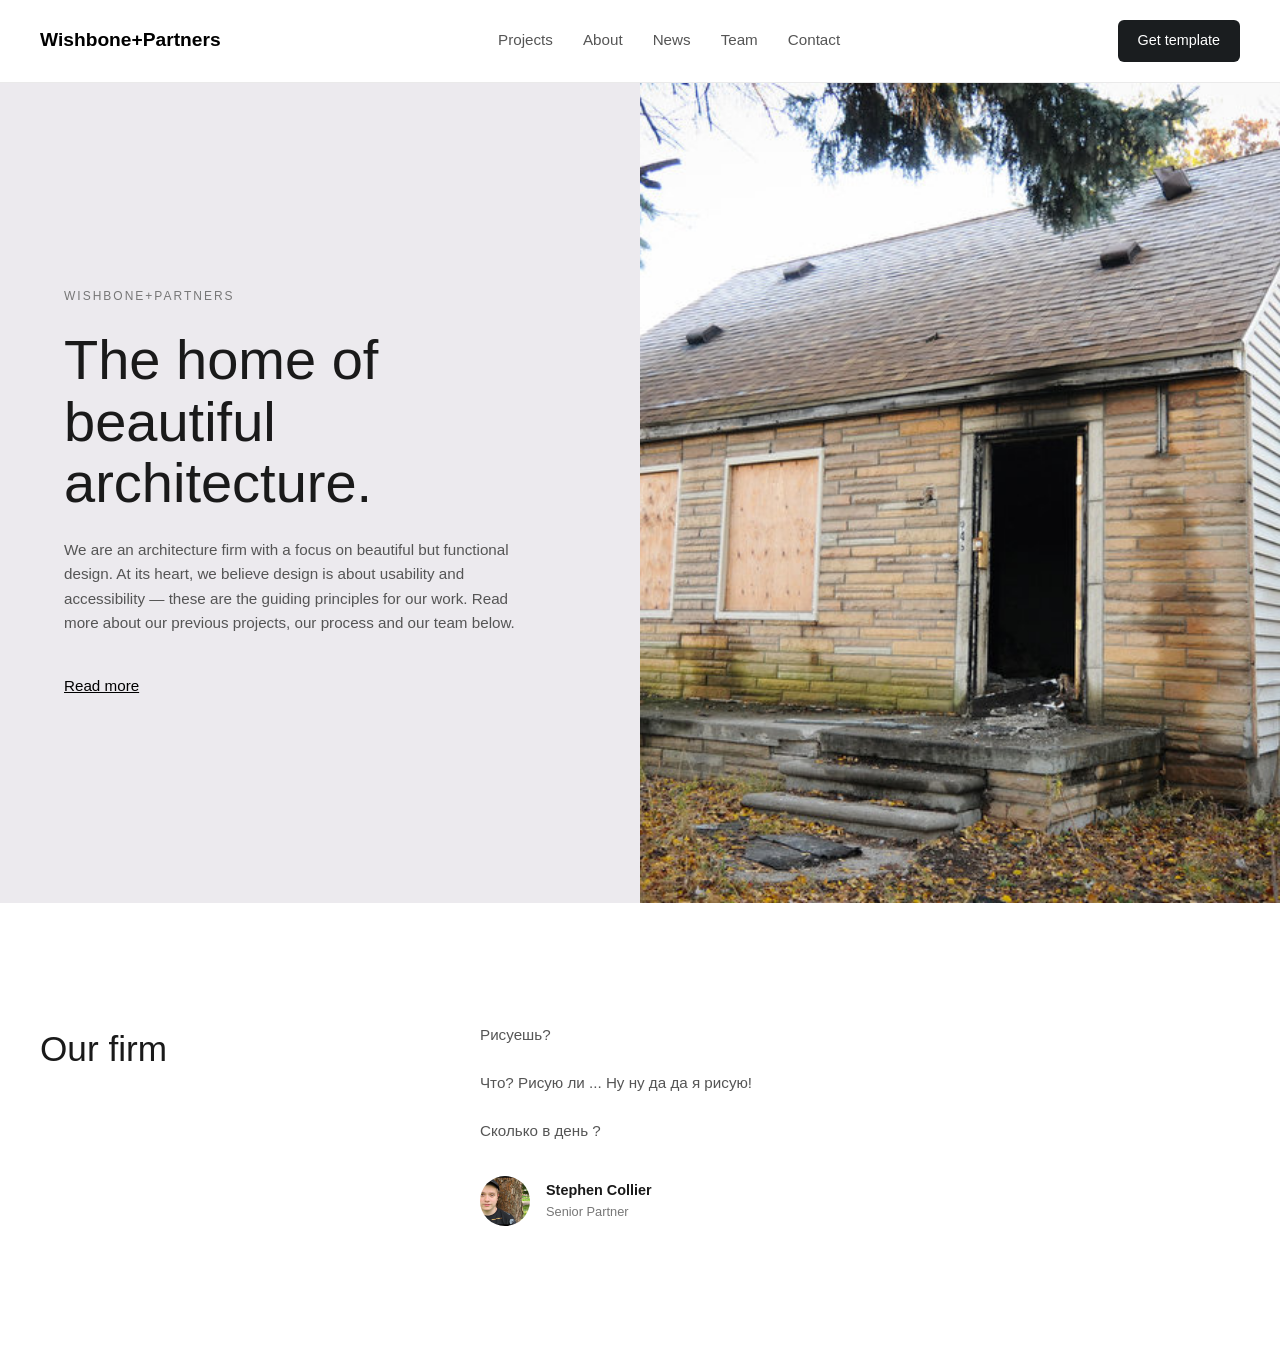
==== index.htm @ a4a0f4dd "add" ====
<!DOCTYPE html>
<html lang="en">
<head>
	<meta charset="UTF-8">
	<meta name="viewport" content="width=device-width, initial-scale=1.0">
	<title>Document</title>
	<link rel="stylesheet" href="style.css" >
</head>
<body>



      <!-- Шапка сайта -->
      <header class="header">
        <div class="header-container">
          <a href="#" class="logo">Wishbone+Partners</a>

          <nav class="nav">
            <a href="#" class="nav-link">Projects</a>
            <a href="#" class="nav-link">About</a>
            <a href="#" class="nav-link">News</a>
            <a href="#" class="nav-link">Team</a>
            <a href="#" class="nav-link">Contact</a>
          </nav>

          <a href="#" class="btn-template">Get template</a>
        </div>
      </header>

      <!-- Первый экран (Hero-секция) -->
      <section class="hero">
        <!-- Левый блок с текстом -->
        <div class="hero-content">
          <span class="hero-subtitle">WISHBONE+PARTNERS</span>
          <h1 class="hero-title">The home of beautiful architecture.</h1>
          <p class="hero-description">
            We are an architecture firm with a focus on beautiful but functional design.
            At its heart, we believe design is about usability and accessibility — these are
            the guiding principles for our work. Read more about our previous projects,
            our process and our team below.
          </p>
          <a href="#" class="hero-link">Read more</a>
        </div>

        <!-- Правый блок с изображением -->
        <div class="hero-image">
          <img src="r.jpeg" alt="Architecture">
        </div>
      </section>
      <section class="about-firm">
          <div class="about-container">

            <!-- Левая колонка с заголовком -->
            <div class="about-title-col">
              <h2>Our firm</h2>
            </div>

            <!-- Правая колонка с текстом и автором -->
            <div class="about-content-col">
              <p>
                Рисуешь?
              </p>

              <p>
                Что? Рисую ли ... Ну ну да да я рисую!
              </p>

              <p>
                Сколько в день ?
              </p>

              <!-- Блок с аватаром и именем автора -->
              <div class="author-card">
                <img src="danya.jpg" alt="Stephen Collier" class="author-avatar">
                <div class="author-info">
                  <span class="author-name">Stephen Collier</span>
                  <span class="author-role">Senior Partner</span>
                </div>
              </div>
            </div>

          </div>
        </section>

    </body>
    </html>
---- style.css ----
/* Сброс базовых отступов */
* {
  margin: 0;
  padding: 0;
  box-sizing: border-box;
}

body {
  font-family: 'Inter', -apple-system, BlinkMacSystemFont, "Segoe UI", Roboto, sans-serif;
  color: #1a1a1a;
  background-color: #fff;
  line-height: 1.5;
}

/* ====================
   1. Шапка (Header)
   ==================== */
.header {
  width: 100%;
  background-color: #ffffff;
  border-bottom: 1px solid #eaeaea;
  padding: 20px 40px;
}

.header-container {
  max-width: 1400px;
  margin: 0 auto;
  display: flex;
  align-items: center;
  justify-content: space-between;
}

.logo {
  font-weight: 700;
  font-size: 1.2rem;
  color: #000;
  text-decoration: none;
}

.nav {
  display: flex;
  gap: 30px;
}

.nav-link {
  text-decoration: none;
  color: #555;
  font-size: 0.95rem;
  transition: color 0.2s ease;
}

.nav-link:hover {
  color: #000;
}

.btn-template {
  background-color: #1a1d1f;
  color: #fff;
  padding: 10px 20px;
  border-radius: 6px;
  text-decoration: none;
  font-size: 0.9rem;
  transition: background-color 0.2s ease;
}

.btn-template:hover {
  background-color: #333;
}

/* ====================
   2. Hero-секция
   ==================== */
.hero {
  display: grid;
  grid-template-columns: 1fr 1fr; /* Ровно две равные колонки */
  min-height: calc(100vh - 80px); /* Высота экрана за вычетом шапки */
}

/* Левая часть */
.hero-content {
  background-color: #eceaee; /* Светло-бежевый/серый фон из макета */
  padding: 80px 10%;
  display: flex;
  flex-direction: column;
  justify-content: center;
  align-items: flex-start;
}

.hero-subtitle {
  font-size: 0.75rem;
  letter-spacing: 2px;
  text-transform: uppercase;
  color: #777;
  margin-bottom: 24px;
}

.hero-title {
  font-size: 3.5rem;
  font-weight: 400;
  line-height: 1.1;
  margin-bottom: 24px;
  max-width: 450px;
}

.hero-description {
  font-size: 0.95rem;
  color: #555;
  margin-bottom: 40px;
  max-width: 480px;
  line-height: 1.6;
}

.hero-link {
  color: #000;
  text-decoration: underline;
  font-size: 0.95rem;
  font-weight: 500;
}

/* Правая часть */
.hero-image {
  width: 100%;
  height: 100%;
}

.hero-image img {
  width: 100%;
  height: 100%;
  object-fit: cover; /* Изображение заполняет всю колонку без искажений */
  display: block;
}

/* ====================
   Адаптивность (Мобильные)
   ==================== */
@media (max-width: 900px) {
  .hero {
    grid-template-columns: 1fr; /* Перестраиваем в одну колонку */
  }

  .hero-content {
    padding: 60px 20px;
  }

  .hero-title {
    font-size: 2.5rem;
  }

  .nav {
    display: none; /* Для мобилок обычно добавляют гамбургер-меню */
  }
}

.about-firm {
  background-color: #ffffff;
  padding: 120px 40px; /* Отступы сверху и снизу */
}

.about-container {
  max-width: 1200px;
  margin: 0 auto;
  display: grid;
  grid-template-columns: 1fr 2fr; /* Левая колонка занимает 1 часть, правая — 2 части */
  gap: 60px;
}

/* Заголовок слева */
.about-title-col h2 {
  font-size: 2.2rem;
  font-weight: 400;
  color: #1a1a1a;
}

/* Текстовый контент справа */
.about-content-col p {
  font-size: 0.95rem;
  color: #555555;
  line-height: 1.6;
  margin-bottom: 24px;
}

/* Блок автора */
.author-card {
  display: flex;
  align-items: center;
  gap: 16px;
  margin-top: 32px;
}

/* Круглая аватарка */
.author-avatar {
  width: 50px;
  height: 50px;
  border-radius: 50%;
  object-fit: cover;
}

/* Текст автора */
.author-info {
  display: flex;
  flex-direction: column;
}

.author-name {
  font-size: 0.9rem;
  font-weight: 600;
  color: #1a1a1a;
}

.author-role {
  font-size: 0.8rem;
  color: #777777;
}

/* ====================
   Адаптивность для второго блока
   ==================== */
@media (max-width: 900px) {
  .about-firm {
    padding: 60px 20px;
  }

  .about-container {
    grid-template-columns: 1fr; /* На планшетах и телефонах складываем колонки друг под друга */
    gap: 30px;
  }
}
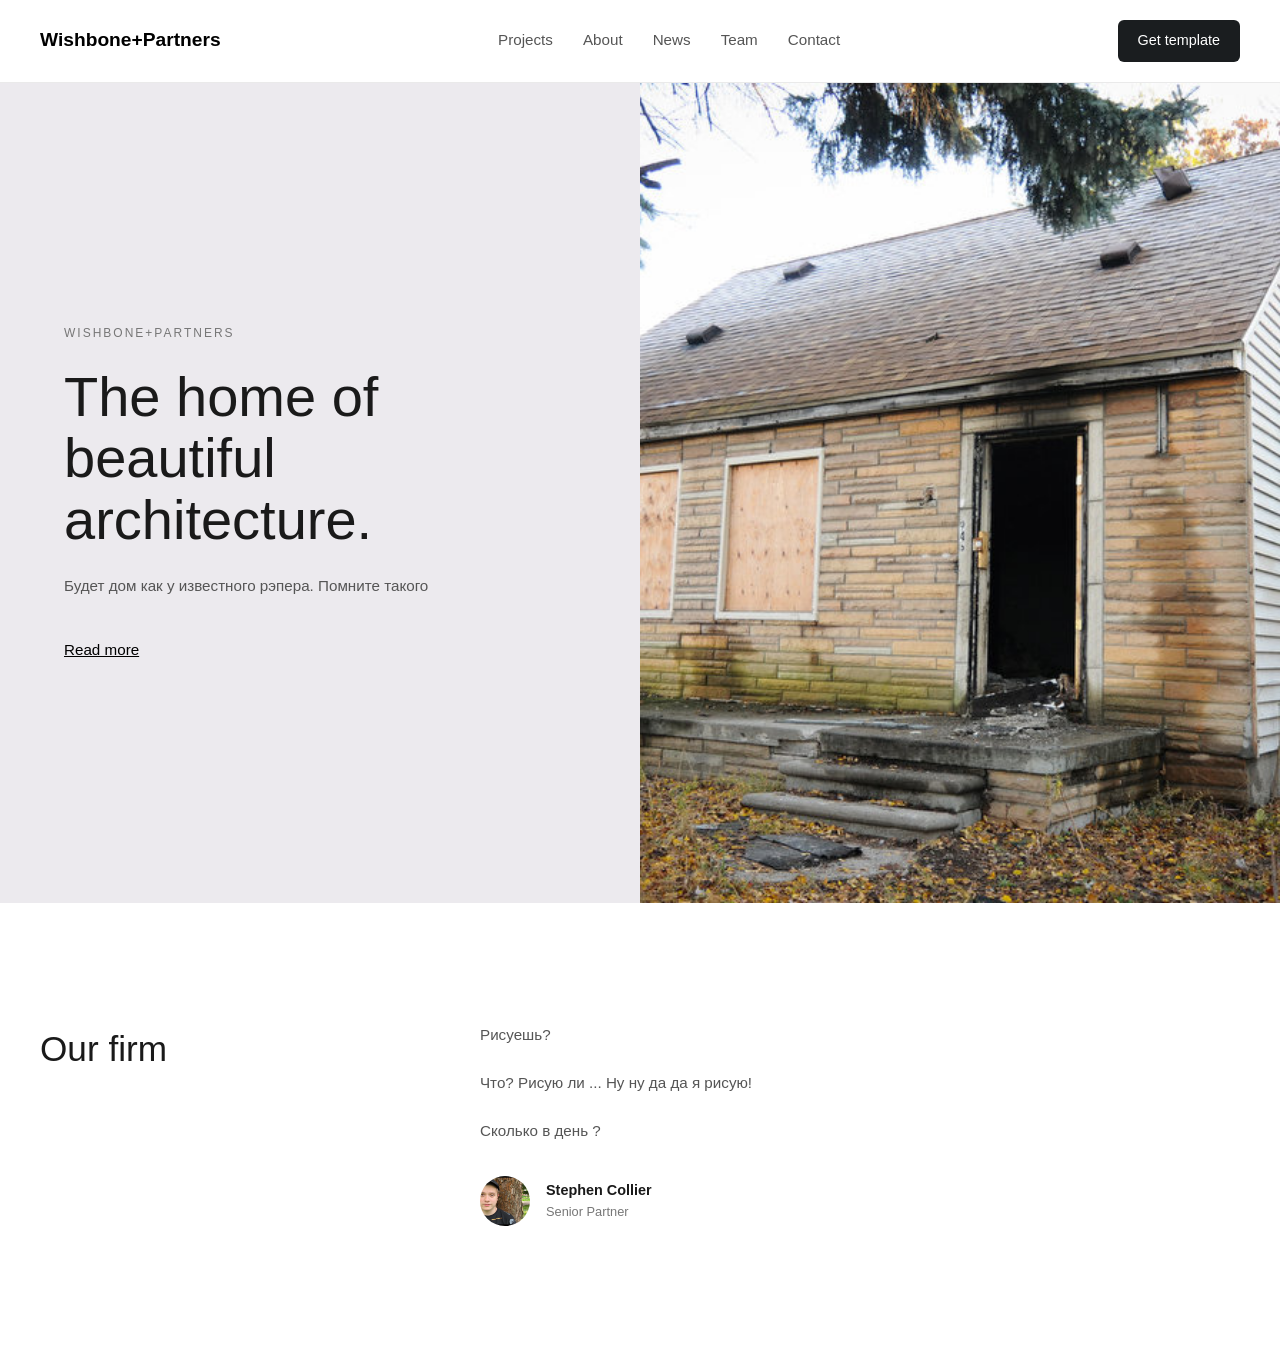
==== commit 26a60df2: "Update index.htm" ====
--- a/index.htm
+++ b/index.htm
@@ -34,10 +34,8 @@
           <span class="hero-subtitle">WISHBONE+PARTNERS</span>
           <h1 class="hero-title">The home of beautiful architecture.</h1>
           <p class="hero-description">
-            We are an architecture firm with a focus on beautiful but functional design.
-            At its heart, we believe design is about usability and accessibility — these are
-            the guiding principles for our work. Read more about our previous projects,
-            our process and our team below.
+            Будет дом как у известного рэпера.
+			  Помните такого
           </p>
           <a href="#" class="hero-link">Read more</a>
         </div>
